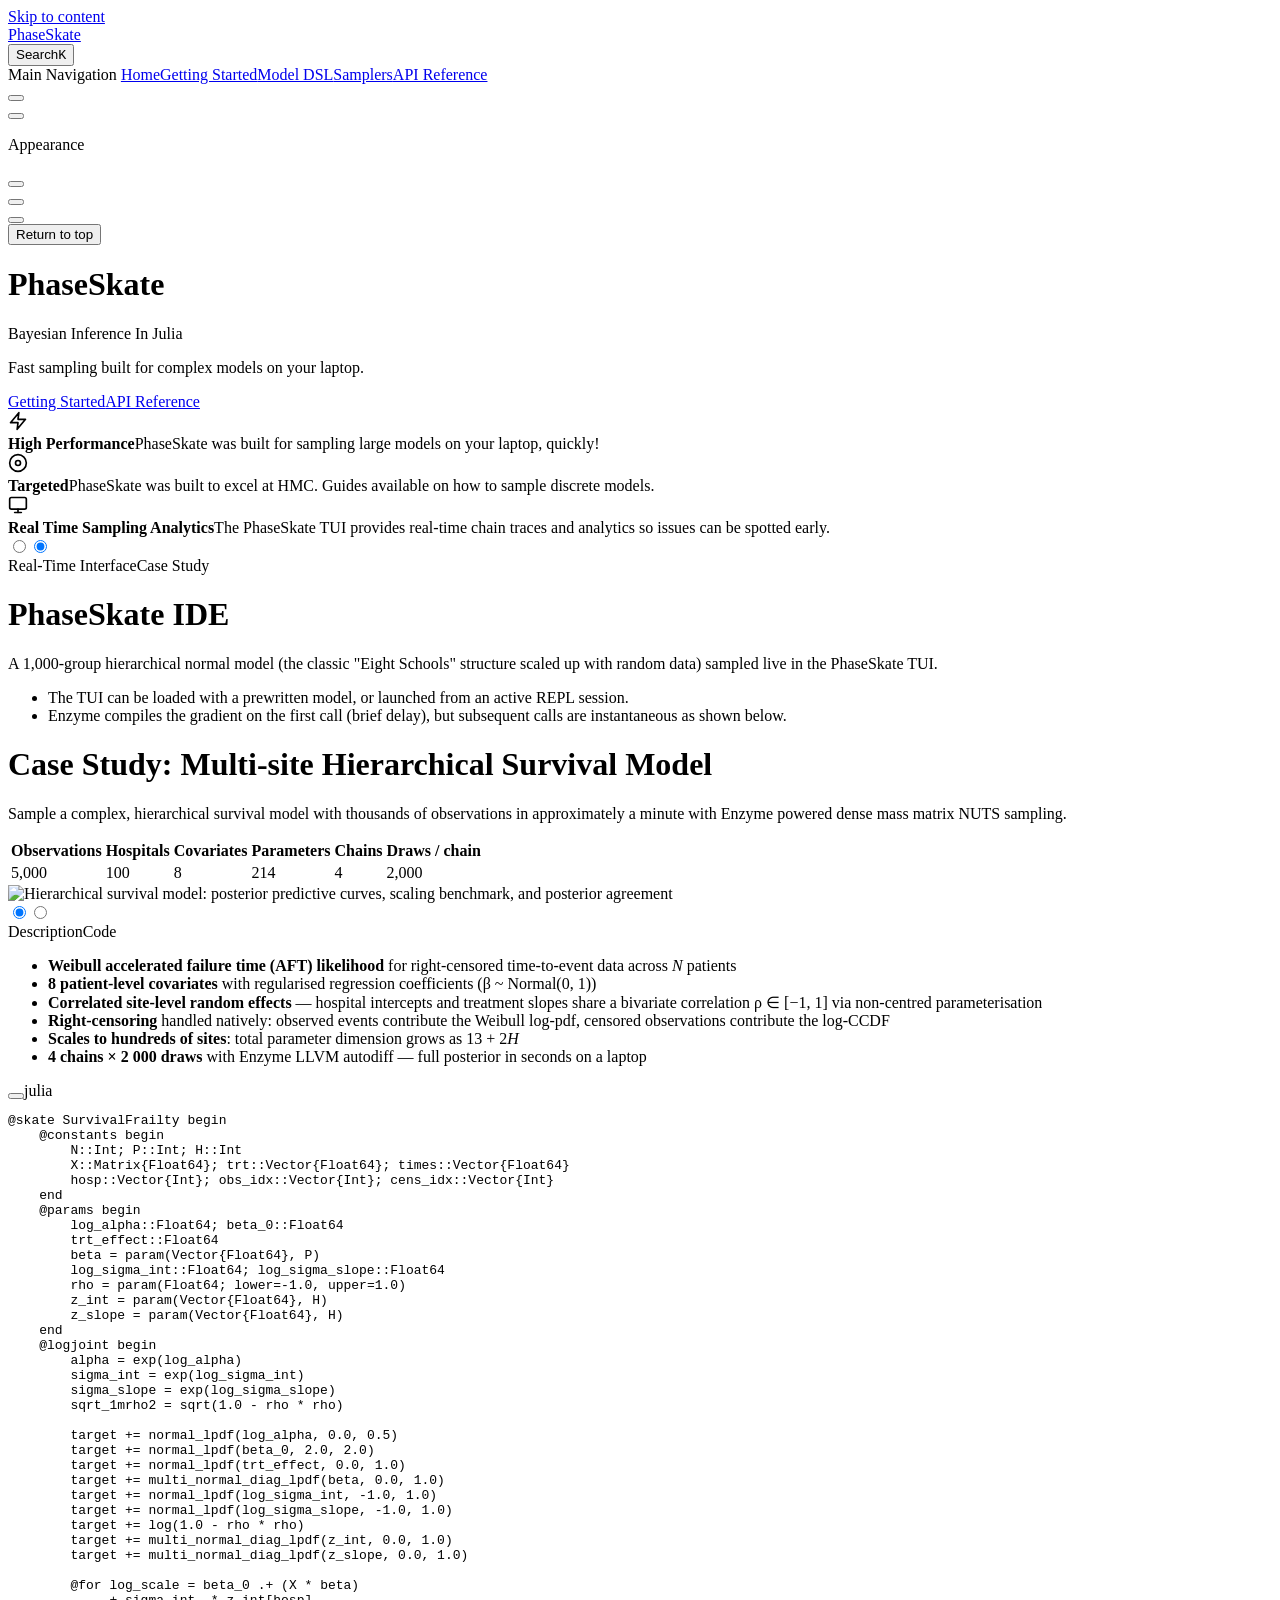
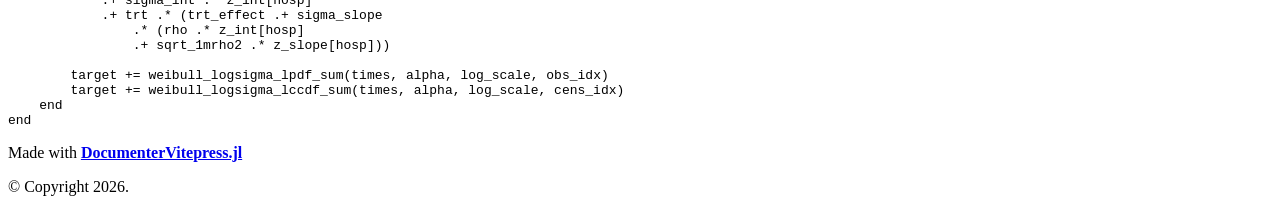
==== dev/index.html @ 9aded161 "build based on d02004a" ====
<!DOCTYPE html>
<html lang="en-US" dir="ltr">
  <head>
    <meta charset="utf-8">
    <meta name="viewport" content="width=device-width,initial-scale=1">
    <title>PhaseSkate</title>
    <meta name="description" content="Documentation for PhaseSkate">
    <meta name="generator" content="VitePress v1.6.4">
    <link rel="preload stylesheet" href="/PhaseSkate/dev/assets/style.DxePXMWt.css" as="style">
    <link rel="preload stylesheet" href="/PhaseSkate/dev/vp-icons.css" as="style">
    
    <script type="module" src="/PhaseSkate/dev/assets/app.B2BU8Sq7.js"></script>
    <link rel="preload" href="/PhaseSkate/dev/assets/inter-roman-latin.Di8DUHzh.woff2" as="font" type="font/woff2" crossorigin="">
    <link rel="modulepreload" href="/PhaseSkate/dev/assets/chunks/theme.BdwSzsl0.js">
    <link rel="modulepreload" href="/PhaseSkate/dev/assets/chunks/framework.Ca15VjO5.js">
    <link rel="modulepreload" href="/PhaseSkate/dev/assets/index.md.DHmjmXzC.lean.js">
    <script src="/PhaseSkate/versions.js"></script>
    <script src="/PhaseSkate/dev/siteinfo.js"></script>
    <script id="check-dark-mode">(()=>{const e=localStorage.getItem("vitepress-theme-appearance")||"auto",a=window.matchMedia("(prefers-color-scheme: dark)").matches;(!e||e==="auto"?a:e==="dark")&&document.documentElement.classList.add("dark")})();</script>
    <script id="check-mac-os">document.documentElement.classList.toggle("mac",/Mac|iPhone|iPod|iPad/i.test(navigator.platform));</script>
  </head>
  <body>
    <div id="app"><div class="Layout" data-v-a9a9e638><!--[--><!--]--><!--[--><span tabindex="-1" data-v-492508fc></span><a href="#VPContent" class="VPSkipLink visually-hidden" data-v-492508fc>Skip to content</a><!--]--><!----><header class="VPNav" data-v-a9a9e638 data-v-f1e365da><div class="VPNavBar" data-v-f1e365da data-v-822684d1><div class="wrapper" data-v-822684d1><div class="container" data-v-822684d1><div class="title" data-v-822684d1><div class="VPNavBarTitle" data-v-822684d1 data-v-0f4f798b><a class="title" href="/PhaseSkate/dev/" data-v-0f4f798b><!--[--><!--]--><!----><span data-v-0f4f798b>PhaseSkate</span><!--[--><!--]--></a></div></div><div class="content" data-v-822684d1><div class="content-body" data-v-822684d1><!--[--><!--]--><div class="VPNavBarSearch search" data-v-822684d1><!--[--><!----><div id="local-search"><button type="button" class="DocSearch DocSearch-Button" aria-label="Search"><span class="DocSearch-Button-Container"><span class="vp-icon DocSearch-Search-Icon"></span><span class="DocSearch-Button-Placeholder">Search</span></span><span class="DocSearch-Button-Keys"><kbd class="DocSearch-Button-Key"></kbd><kbd class="DocSearch-Button-Key">K</kbd></span></button></div><!--]--></div><nav aria-labelledby="main-nav-aria-label" class="VPNavBarMenu menu" data-v-822684d1 data-v-e6d46098><span id="main-nav-aria-label" class="visually-hidden" data-v-e6d46098> Main Navigation </span><!--[--><!--[--><a class="VPLink link VPNavBarMenuLink" href="/PhaseSkate/dev/index" tabindex="0" data-v-e6d46098 data-v-956ec74c><!--[--><span data-v-956ec74c>Home</span><!--]--></a><!--]--><!--[--><a class="VPLink link VPNavBarMenuLink" href="/PhaseSkate/dev/getting_started" tabindex="0" data-v-e6d46098 data-v-956ec74c><!--[--><span data-v-956ec74c>Getting Started</span><!--]--></a><!--]--><!--[--><a class="VPLink link VPNavBarMenuLink" href="/PhaseSkate/dev/dsl" tabindex="0" data-v-e6d46098 data-v-956ec74c><!--[--><span data-v-956ec74c>Model DSL</span><!--]--></a><!--]--><!--[--><a class="VPLink link VPNavBarMenuLink" href="/PhaseSkate/dev/samplers" tabindex="0" data-v-e6d46098 data-v-956ec74c><!--[--><span data-v-956ec74c>Samplers</span><!--]--></a><!--]--><!--[--><a class="VPLink link VPNavBarMenuLink" href="/PhaseSkate/dev/api" tabindex="0" data-v-e6d46098 data-v-956ec74c><!--[--><span data-v-956ec74c>API Reference</span><!--]--></a><!--]--><!--[--><!----><!--]--><!--]--></nav><!----><div class="VPNavBarAppearance appearance" data-v-822684d1 data-v-af096f4a><button class="VPSwitch VPSwitchAppearance" type="button" role="switch" title aria-checked="false" data-v-af096f4a data-v-e40a8bb6 data-v-4a1c76db><span class="check" data-v-4a1c76db><span class="icon" data-v-4a1c76db><!--[--><span class="vpi-sun sun" data-v-e40a8bb6></span><span class="vpi-moon moon" data-v-e40a8bb6></span><!--]--></span></span></button></div><div class="VPSocialLinks VPNavBarSocialLinks social-links" data-v-822684d1 data-v-164c457f data-v-ee7a9424><!--[--><a class="VPSocialLink no-icon" href="https://github.com/dan-sprague/PhaseSkate" aria-label="github" target="_blank" rel="noopener" data-v-ee7a9424 data-v-d26d30cb><span class="vpi-social-github"></span></a><!--]--></div><div class="VPFlyout VPNavBarExtra extra" data-v-822684d1 data-v-925effce data-v-04f5c5e9><button type="button" class="button" aria-haspopup="true" aria-expanded="false" aria-label="extra navigation" data-v-04f5c5e9><span class="vpi-more-horizontal icon" data-v-04f5c5e9></span></button><div class="menu" data-v-04f5c5e9><div class="VPMenu" data-v-04f5c5e9 data-v-7dd3104a><!----><!--[--><!--[--><!----><div class="group" data-v-925effce><div class="item appearance" data-v-925effce><p class="label" data-v-925effce>Appearance</p><div class="appearance-action" data-v-925effce><button class="VPSwitch VPSwitchAppearance" type="button" role="switch" title aria-checked="false" data-v-925effce data-v-e40a8bb6 data-v-4a1c76db><span class="check" data-v-4a1c76db><span class="icon" data-v-4a1c76db><!--[--><span class="vpi-sun sun" data-v-e40a8bb6></span><span class="vpi-moon moon" data-v-e40a8bb6></span><!--]--></span></span></button></div></div></div><div class="group" data-v-925effce><div class="item social-links" data-v-925effce><div class="VPSocialLinks social-links-list" data-v-925effce data-v-ee7a9424><!--[--><a class="VPSocialLink no-icon" href="https://github.com/dan-sprague/PhaseSkate" aria-label="github" target="_blank" rel="noopener" data-v-ee7a9424 data-v-d26d30cb><span class="vpi-social-github"></span></a><!--]--></div></div></div><!--]--><!--]--></div></div></div><!--[--><!--[--><!--[--><div class="VPFlyout VPNolebaseEnhancedReadabilitiesMenu VPNolebaseEnhancedReadabilitiesMenuFlyout" aria-label="Enhanced Readability" role="menuitem" data-v-04f5c5e9><button type="button" class="button" aria-haspopup="true" aria-expanded="false" data-v-04f5c5e9><span class="text" data-v-04f5c5e9><span class="i-icon-park-outline:book-open option-icon" data-v-04f5c5e9></span><!----><span class="vpi-chevron-down text-icon" data-v-04f5c5e9></span></span></button><div class="menu" data-v-04f5c5e9><div class="VPMenu" data-v-04f5c5e9 data-v-7dd3104a><!----><!--[--><!--]--></div></div></div><!--]--><!--]--><!--]--><button type="button" class="VPNavBarHamburger hamburger" aria-label="mobile navigation" aria-expanded="false" aria-controls="VPNavScreen" data-v-822684d1 data-v-5dea55bf><span class="container" data-v-5dea55bf><span class="top" data-v-5dea55bf></span><span class="middle" data-v-5dea55bf></span><span class="bottom" data-v-5dea55bf></span></span></button></div></div></div></div><div class="divider" data-v-822684d1><div class="divider-line" data-v-822684d1></div></div></div><!----></header><div class="VPLocalNav empty fixed" data-v-a9a9e638 data-v-070ab83d><div class="container" data-v-070ab83d><!----><div class="VPLocalNavOutlineDropdown" style="--vp-vh:0px;" data-v-070ab83d data-v-168ddf5d><button data-v-168ddf5d>Return to top</button><!----></div></div></div><!----><div class="VPContent" id="VPContent" data-v-a9a9e638 data-v-91765379><div class="VPPage" data-v-91765379><!--[--><!--]--><div style="position:relative;"><div><div class="ps-home"><div class="ps-hero"><h1 class="ps-hero-name">PhaseSkate</h1><p class="ps-hero-text">Bayesian Inference In Julia</p><p class="ps-hero-tagline">Fast sampling built for complex models on your laptop.</p><div class="ps-hero-actions"><a class="ps-btn ps-btn-brand" href="/getting_started">Getting Started</a><a class="ps-btn ps-btn-alt" href="/api">API Reference</a></div><div class="ps-features"><div class="ps-feature"><div class="ps-feature-icon"><svg xmlns="http://www.w3.org/2000/svg" width="20" height="20" viewBox="0 0 24 24" fill="none" stroke="currentColor" stroke-width="2" stroke-linecap="round" stroke-linejoin="round"><polygon points="13 2 3 14 12 14 11 22 21 10 12 10 13 2"></polygon></svg></div><div class="ps-feature-body"><strong>High Performance</strong><span>PhaseSkate was built for sampling large models on your laptop, quickly!</span></div></div><div class="ps-feature"><div class="ps-feature-icon"><svg xmlns="http://www.w3.org/2000/svg" width="20" height="20" viewBox="0 0 24 24" fill="none" stroke="currentColor" stroke-width="2" stroke-linecap="round" stroke-linejoin="round"><circle cx="12" cy="12" r="10"></circle><circle cx="12" cy="12" r="3"></circle></svg></div><div class="ps-feature-body"><strong>Targeted</strong><span>PhaseSkate was built to excel at HMC. Guides available on how to sample discrete models.</span></div></div><div class="ps-feature"><div class="ps-feature-icon"><svg xmlns="http://www.w3.org/2000/svg" width="20" height="20" viewBox="0 0 24 24" fill="none" stroke="currentColor" stroke-width="2" stroke-linecap="round" stroke-linejoin="round"><rect x="2" y="3" width="20" height="14" rx="2" ry="2"></rect><line x1="8" y1="21" x2="16" y2="21"></line><line x1="12" y1="17" x2="12" y2="21"></line></svg></div><div class="ps-feature-body"><strong>Real Time Sampling Analytics</strong><span>The PhaseSkate TUI provides real-time chain traces and analytics so issues can be spotted early.</span></div></div></div></div><div class="ps-showcase vp-doc showcase-toggle"><input type="radio" name="showcase" id="showcase-casestudy"><input type="radio" name="showcase" id="showcase-ide" checked><div class="showcase-bar"><label for="showcase-ide">Real-Time Interface</label><label for="showcase-casestudy">Case Study</label></div><div class="showcase-panels"><div class="showcase-panel showcase-panel-ide"><h1 class="case-study-title">PhaseSkate IDE</h1><p class="case-study-subtitle">A 1,000-group hierarchical normal model (the classic &quot;Eight Schools&quot; structure scaled up with random data) sampled live in the PhaseSkate TUI.</p><ul class="ide-notes"><li>The TUI can be loaded with a prewritten model, or launched from an active REPL session.</li><li>Enzyme compiles the gradient on the first call (brief delay), but subsequent calls are instantaneous as shown below.</li></ul><div class="ide-demo-card"><div id="ide-player"></div></div></div><div class="showcase-panel showcase-panel-casestudy"><h1 class="case-study-title">Case Study: Multi-site Hierarchical Survival Model</h1><p class="case-study-subtitle">Sample a complex, hierarchical survival model with thousands of observations in approximately a minute with Enzyme powered dense mass matrix NUTS sampling.</p><table class="model-summary"><thead><tr><th>Observations</th><th>Hospitals</th><th>Covariates</th><th>Parameters</th><th>Chains</th><th>Draws / chain</th></tr></thead><tbody><tr><td>5,000</td><td>100</td><td>8</td><td>214</td><td>4</td><td>2,000</td></tr></tbody></table><div class="case-study-grid"><div class="plot-card"><img src="/PhaseSkate/dev/assets/survival_example.B2p-5AEn.svg" alt="Hierarchical survival model: posterior predictive curves, scaling benchmark, and posterior agreement"></div><div class="model-toggle"><input type="radio" name="model-view" id="toggle-desc" checked><input type="radio" name="model-view" id="toggle-code"><div class="toggle-bar"><label for="toggle-desc">Description</label><label for="toggle-code">Code</label></div><div class="panels-wrapper"><div class="panel-desc"><ul><li><b>Weibull accelerated failure time (AFT) likelihood</b> for right-censored time-to-event data across <i>N</i> patients</li><li><b>8 patient-level covariates</b> with regularised regression coefficients (β ~ Normal(0, 1))</li><li><b>Correlated site-level random effects</b> — hospital intercepts and treatment slopes share a bivariate correlation ρ ∈ [−1, 1] via non-centred parameterisation</li><li><b>Right-censoring</b> handled natively: observed events contribute the Weibull log-pdf, censored observations contribute the log-CCDF</li><li><b>Scales to hundreds of sites</b>: total parameter dimension grows as 13 + 2<i>H</i></li><li><b>4 chains × 2 000 draws</b> with Enzyme LLVM autodiff — full posterior in seconds on a laptop</li></ul></div><div class="panel-code"><div class="language-julia vp-adaptive-theme"><button title="Copy Code" class="copy"></button><span class="lang">julia</span><pre class="shiki shiki-themes github-light github-dark vp-code" tabindex="0"><code><span class="line"><span style="--shiki-light:#005CC5;--shiki-dark:#79B8FF;">@skate</span><span style="--shiki-light:#24292E;--shiki-dark:#E1E4E8;"> SurvivalFrailty </span><span style="--shiki-light:#D73A49;--shiki-dark:#F97583;">begin</span></span>
<span class="line"><span style="--shiki-light:#005CC5;--shiki-dark:#79B8FF;">    @constants</span><span style="--shiki-light:#D73A49;--shiki-dark:#F97583;"> begin</span></span>
<span class="line"><span style="--shiki-light:#24292E;--shiki-dark:#E1E4E8;">        N</span><span style="--shiki-light:#D73A49;--shiki-dark:#F97583;">::</span><span style="--shiki-light:#005CC5;--shiki-dark:#79B8FF;">Int</span><span style="--shiki-light:#24292E;--shiki-dark:#E1E4E8;">; P</span><span style="--shiki-light:#D73A49;--shiki-dark:#F97583;">::</span><span style="--shiki-light:#005CC5;--shiki-dark:#79B8FF;">Int</span><span style="--shiki-light:#24292E;--shiki-dark:#E1E4E8;">; H</span><span style="--shiki-light:#D73A49;--shiki-dark:#F97583;">::</span><span style="--shiki-light:#005CC5;--shiki-dark:#79B8FF;">Int</span></span>
<span class="line"><span style="--shiki-light:#24292E;--shiki-dark:#E1E4E8;">        X</span><span style="--shiki-light:#D73A49;--shiki-dark:#F97583;">::</span><span style="--shiki-light:#005CC5;--shiki-dark:#79B8FF;">Matrix{Float64}</span><span style="--shiki-light:#24292E;--shiki-dark:#E1E4E8;">; trt</span><span style="--shiki-light:#D73A49;--shiki-dark:#F97583;">::</span><span style="--shiki-light:#005CC5;--shiki-dark:#79B8FF;">Vector{Float64}</span><span style="--shiki-light:#24292E;--shiki-dark:#E1E4E8;">; times</span><span style="--shiki-light:#D73A49;--shiki-dark:#F97583;">::</span><span style="--shiki-light:#005CC5;--shiki-dark:#79B8FF;">Vector{Float64}</span></span>
<span class="line"><span style="--shiki-light:#24292E;--shiki-dark:#E1E4E8;">        hosp</span><span style="--shiki-light:#D73A49;--shiki-dark:#F97583;">::</span><span style="--shiki-light:#005CC5;--shiki-dark:#79B8FF;">Vector{Int}</span><span style="--shiki-light:#24292E;--shiki-dark:#E1E4E8;">; obs_idx</span><span style="--shiki-light:#D73A49;--shiki-dark:#F97583;">::</span><span style="--shiki-light:#005CC5;--shiki-dark:#79B8FF;">Vector{Int}</span><span style="--shiki-light:#24292E;--shiki-dark:#E1E4E8;">; cens_idx</span><span style="--shiki-light:#D73A49;--shiki-dark:#F97583;">::</span><span style="--shiki-light:#005CC5;--shiki-dark:#79B8FF;">Vector{Int}</span></span>
<span class="line"><span style="--shiki-light:#D73A49;--shiki-dark:#F97583;">    end</span></span>
<span class="line"><span style="--shiki-light:#005CC5;--shiki-dark:#79B8FF;">    @params</span><span style="--shiki-light:#D73A49;--shiki-dark:#F97583;"> begin</span></span>
<span class="line"><span style="--shiki-light:#24292E;--shiki-dark:#E1E4E8;">        log_alpha</span><span style="--shiki-light:#D73A49;--shiki-dark:#F97583;">::</span><span style="--shiki-light:#005CC5;--shiki-dark:#79B8FF;">Float64</span><span style="--shiki-light:#24292E;--shiki-dark:#E1E4E8;">; beta_0</span><span style="--shiki-light:#D73A49;--shiki-dark:#F97583;">::</span><span style="--shiki-light:#005CC5;--shiki-dark:#79B8FF;">Float64</span></span>
<span class="line"><span style="--shiki-light:#24292E;--shiki-dark:#E1E4E8;">        trt_effect</span><span style="--shiki-light:#D73A49;--shiki-dark:#F97583;">::</span><span style="--shiki-light:#005CC5;--shiki-dark:#79B8FF;">Float64</span></span>
<span class="line"><span style="--shiki-light:#24292E;--shiki-dark:#E1E4E8;">        beta </span><span style="--shiki-light:#D73A49;--shiki-dark:#F97583;">=</span><span style="--shiki-light:#005CC5;--shiki-dark:#79B8FF;"> param</span><span style="--shiki-light:#24292E;--shiki-dark:#E1E4E8;">(Vector{Float64}, P)</span></span>
<span class="line"><span style="--shiki-light:#24292E;--shiki-dark:#E1E4E8;">        log_sigma_int</span><span style="--shiki-light:#D73A49;--shiki-dark:#F97583;">::</span><span style="--shiki-light:#005CC5;--shiki-dark:#79B8FF;">Float64</span><span style="--shiki-light:#24292E;--shiki-dark:#E1E4E8;">; log_sigma_slope</span><span style="--shiki-light:#D73A49;--shiki-dark:#F97583;">::</span><span style="--shiki-light:#005CC5;--shiki-dark:#79B8FF;">Float64</span></span>
<span class="line"><span style="--shiki-light:#24292E;--shiki-dark:#E1E4E8;">        rho </span><span style="--shiki-light:#D73A49;--shiki-dark:#F97583;">=</span><span style="--shiki-light:#005CC5;--shiki-dark:#79B8FF;"> param</span><span style="--shiki-light:#24292E;--shiki-dark:#E1E4E8;">(Float64; lower</span><span style="--shiki-light:#D73A49;--shiki-dark:#F97583;">=-</span><span style="--shiki-light:#005CC5;--shiki-dark:#79B8FF;">1.0</span><span style="--shiki-light:#24292E;--shiki-dark:#E1E4E8;">, upper</span><span style="--shiki-light:#D73A49;--shiki-dark:#F97583;">=</span><span style="--shiki-light:#005CC5;--shiki-dark:#79B8FF;">1.0</span><span style="--shiki-light:#24292E;--shiki-dark:#E1E4E8;">)</span></span>
<span class="line"><span style="--shiki-light:#24292E;--shiki-dark:#E1E4E8;">        z_int </span><span style="--shiki-light:#D73A49;--shiki-dark:#F97583;">=</span><span style="--shiki-light:#005CC5;--shiki-dark:#79B8FF;"> param</span><span style="--shiki-light:#24292E;--shiki-dark:#E1E4E8;">(Vector{Float64}, H)</span></span>
<span class="line"><span style="--shiki-light:#24292E;--shiki-dark:#E1E4E8;">        z_slope </span><span style="--shiki-light:#D73A49;--shiki-dark:#F97583;">=</span><span style="--shiki-light:#005CC5;--shiki-dark:#79B8FF;"> param</span><span style="--shiki-light:#24292E;--shiki-dark:#E1E4E8;">(Vector{Float64}, H)</span></span>
<span class="line"><span style="--shiki-light:#D73A49;--shiki-dark:#F97583;">    end</span></span>
<span class="line"><span style="--shiki-light:#005CC5;--shiki-dark:#79B8FF;">    @logjoint</span><span style="--shiki-light:#D73A49;--shiki-dark:#F97583;"> begin</span></span>
<span class="line"><span style="--shiki-light:#24292E;--shiki-dark:#E1E4E8;">        alpha </span><span style="--shiki-light:#D73A49;--shiki-dark:#F97583;">=</span><span style="--shiki-light:#005CC5;--shiki-dark:#79B8FF;"> exp</span><span style="--shiki-light:#24292E;--shiki-dark:#E1E4E8;">(log_alpha)</span></span>
<span class="line"><span style="--shiki-light:#24292E;--shiki-dark:#E1E4E8;">        sigma_int </span><span style="--shiki-light:#D73A49;--shiki-dark:#F97583;">=</span><span style="--shiki-light:#005CC5;--shiki-dark:#79B8FF;"> exp</span><span style="--shiki-light:#24292E;--shiki-dark:#E1E4E8;">(log_sigma_int)</span></span>
<span class="line"><span style="--shiki-light:#24292E;--shiki-dark:#E1E4E8;">        sigma_slope </span><span style="--shiki-light:#D73A49;--shiki-dark:#F97583;">=</span><span style="--shiki-light:#005CC5;--shiki-dark:#79B8FF;"> exp</span><span style="--shiki-light:#24292E;--shiki-dark:#E1E4E8;">(log_sigma_slope)</span></span>
<span class="line"><span style="--shiki-light:#24292E;--shiki-dark:#E1E4E8;">        sqrt_1mrho2 </span><span style="--shiki-light:#D73A49;--shiki-dark:#F97583;">=</span><span style="--shiki-light:#005CC5;--shiki-dark:#79B8FF;"> sqrt</span><span style="--shiki-light:#24292E;--shiki-dark:#E1E4E8;">(</span><span style="--shiki-light:#005CC5;--shiki-dark:#79B8FF;">1.0</span><span style="--shiki-light:#D73A49;--shiki-dark:#F97583;"> -</span><span style="--shiki-light:#24292E;--shiki-dark:#E1E4E8;"> rho </span><span style="--shiki-light:#D73A49;--shiki-dark:#F97583;">*</span><span style="--shiki-light:#24292E;--shiki-dark:#E1E4E8;"> rho)</span></span>
<span class="line"></span>
<span class="line"><span style="--shiki-light:#24292E;--shiki-dark:#E1E4E8;">        target </span><span style="--shiki-light:#D73A49;--shiki-dark:#F97583;">+=</span><span style="--shiki-light:#005CC5;--shiki-dark:#79B8FF;"> normal_lpdf</span><span style="--shiki-light:#24292E;--shiki-dark:#E1E4E8;">(log_alpha, </span><span style="--shiki-light:#005CC5;--shiki-dark:#79B8FF;">0.0</span><span style="--shiki-light:#24292E;--shiki-dark:#E1E4E8;">, </span><span style="--shiki-light:#005CC5;--shiki-dark:#79B8FF;">0.5</span><span style="--shiki-light:#24292E;--shiki-dark:#E1E4E8;">)</span></span>
<span class="line"><span style="--shiki-light:#24292E;--shiki-dark:#E1E4E8;">        target </span><span style="--shiki-light:#D73A49;--shiki-dark:#F97583;">+=</span><span style="--shiki-light:#005CC5;--shiki-dark:#79B8FF;"> normal_lpdf</span><span style="--shiki-light:#24292E;--shiki-dark:#E1E4E8;">(beta_0, </span><span style="--shiki-light:#005CC5;--shiki-dark:#79B8FF;">2.0</span><span style="--shiki-light:#24292E;--shiki-dark:#E1E4E8;">, </span><span style="--shiki-light:#005CC5;--shiki-dark:#79B8FF;">2.0</span><span style="--shiki-light:#24292E;--shiki-dark:#E1E4E8;">)</span></span>
<span class="line"><span style="--shiki-light:#24292E;--shiki-dark:#E1E4E8;">        target </span><span style="--shiki-light:#D73A49;--shiki-dark:#F97583;">+=</span><span style="--shiki-light:#005CC5;--shiki-dark:#79B8FF;"> normal_lpdf</span><span style="--shiki-light:#24292E;--shiki-dark:#E1E4E8;">(trt_effect, </span><span style="--shiki-light:#005CC5;--shiki-dark:#79B8FF;">0.0</span><span style="--shiki-light:#24292E;--shiki-dark:#E1E4E8;">, </span><span style="--shiki-light:#005CC5;--shiki-dark:#79B8FF;">1.0</span><span style="--shiki-light:#24292E;--shiki-dark:#E1E4E8;">)</span></span>
<span class="line"><span style="--shiki-light:#24292E;--shiki-dark:#E1E4E8;">        target </span><span style="--shiki-light:#D73A49;--shiki-dark:#F97583;">+=</span><span style="--shiki-light:#005CC5;--shiki-dark:#79B8FF;"> multi_normal_diag_lpdf</span><span style="--shiki-light:#24292E;--shiki-dark:#E1E4E8;">(beta, </span><span style="--shiki-light:#005CC5;--shiki-dark:#79B8FF;">0.0</span><span style="--shiki-light:#24292E;--shiki-dark:#E1E4E8;">, </span><span style="--shiki-light:#005CC5;--shiki-dark:#79B8FF;">1.0</span><span style="--shiki-light:#24292E;--shiki-dark:#E1E4E8;">)</span></span>
<span class="line"><span style="--shiki-light:#24292E;--shiki-dark:#E1E4E8;">        target </span><span style="--shiki-light:#D73A49;--shiki-dark:#F97583;">+=</span><span style="--shiki-light:#005CC5;--shiki-dark:#79B8FF;"> normal_lpdf</span><span style="--shiki-light:#24292E;--shiki-dark:#E1E4E8;">(log_sigma_int, </span><span style="--shiki-light:#D73A49;--shiki-dark:#F97583;">-</span><span style="--shiki-light:#005CC5;--shiki-dark:#79B8FF;">1.0</span><span style="--shiki-light:#24292E;--shiki-dark:#E1E4E8;">, </span><span style="--shiki-light:#005CC5;--shiki-dark:#79B8FF;">1.0</span><span style="--shiki-light:#24292E;--shiki-dark:#E1E4E8;">)</span></span>
<span class="line"><span style="--shiki-light:#24292E;--shiki-dark:#E1E4E8;">        target </span><span style="--shiki-light:#D73A49;--shiki-dark:#F97583;">+=</span><span style="--shiki-light:#005CC5;--shiki-dark:#79B8FF;"> normal_lpdf</span><span style="--shiki-light:#24292E;--shiki-dark:#E1E4E8;">(log_sigma_slope, </span><span style="--shiki-light:#D73A49;--shiki-dark:#F97583;">-</span><span style="--shiki-light:#005CC5;--shiki-dark:#79B8FF;">1.0</span><span style="--shiki-light:#24292E;--shiki-dark:#E1E4E8;">, </span><span style="--shiki-light:#005CC5;--shiki-dark:#79B8FF;">1.0</span><span style="--shiki-light:#24292E;--shiki-dark:#E1E4E8;">)</span></span>
<span class="line"><span style="--shiki-light:#24292E;--shiki-dark:#E1E4E8;">        target </span><span style="--shiki-light:#D73A49;--shiki-dark:#F97583;">+=</span><span style="--shiki-light:#005CC5;--shiki-dark:#79B8FF;"> log</span><span style="--shiki-light:#24292E;--shiki-dark:#E1E4E8;">(</span><span style="--shiki-light:#005CC5;--shiki-dark:#79B8FF;">1.0</span><span style="--shiki-light:#D73A49;--shiki-dark:#F97583;"> -</span><span style="--shiki-light:#24292E;--shiki-dark:#E1E4E8;"> rho </span><span style="--shiki-light:#D73A49;--shiki-dark:#F97583;">*</span><span style="--shiki-light:#24292E;--shiki-dark:#E1E4E8;"> rho)</span></span>
<span class="line"><span style="--shiki-light:#24292E;--shiki-dark:#E1E4E8;">        target </span><span style="--shiki-light:#D73A49;--shiki-dark:#F97583;">+=</span><span style="--shiki-light:#005CC5;--shiki-dark:#79B8FF;"> multi_normal_diag_lpdf</span><span style="--shiki-light:#24292E;--shiki-dark:#E1E4E8;">(z_int, </span><span style="--shiki-light:#005CC5;--shiki-dark:#79B8FF;">0.0</span><span style="--shiki-light:#24292E;--shiki-dark:#E1E4E8;">, </span><span style="--shiki-light:#005CC5;--shiki-dark:#79B8FF;">1.0</span><span style="--shiki-light:#24292E;--shiki-dark:#E1E4E8;">)</span></span>
<span class="line"><span style="--shiki-light:#24292E;--shiki-dark:#E1E4E8;">        target </span><span style="--shiki-light:#D73A49;--shiki-dark:#F97583;">+=</span><span style="--shiki-light:#005CC5;--shiki-dark:#79B8FF;"> multi_normal_diag_lpdf</span><span style="--shiki-light:#24292E;--shiki-dark:#E1E4E8;">(z_slope, </span><span style="--shiki-light:#005CC5;--shiki-dark:#79B8FF;">0.0</span><span style="--shiki-light:#24292E;--shiki-dark:#E1E4E8;">, </span><span style="--shiki-light:#005CC5;--shiki-dark:#79B8FF;">1.0</span><span style="--shiki-light:#24292E;--shiki-dark:#E1E4E8;">)</span></span>
<span class="line"></span>
<span class="line"><span style="--shiki-light:#005CC5;--shiki-dark:#79B8FF;">        @for</span><span style="--shiki-light:#24292E;--shiki-dark:#E1E4E8;"> log_scale </span><span style="--shiki-light:#D73A49;--shiki-dark:#F97583;">=</span><span style="--shiki-light:#24292E;--shiki-dark:#E1E4E8;"> beta_0 </span><span style="--shiki-light:#D73A49;--shiki-dark:#F97583;">.+</span><span style="--shiki-light:#24292E;--shiki-dark:#E1E4E8;"> (X </span><span style="--shiki-light:#D73A49;--shiki-dark:#F97583;">*</span><span style="--shiki-light:#24292E;--shiki-dark:#E1E4E8;"> beta)</span></span>
<span class="line"><span style="--shiki-light:#D73A49;--shiki-dark:#F97583;">            .+</span><span style="--shiki-light:#24292E;--shiki-dark:#E1E4E8;"> sigma_int </span><span style="--shiki-light:#D73A49;--shiki-dark:#F97583;">.*</span><span style="--shiki-light:#24292E;--shiki-dark:#E1E4E8;"> z_int[hosp]</span></span>
<span class="line"><span style="--shiki-light:#D73A49;--shiki-dark:#F97583;">            .+</span><span style="--shiki-light:#24292E;--shiki-dark:#E1E4E8;"> trt </span><span style="--shiki-light:#D73A49;--shiki-dark:#F97583;">.*</span><span style="--shiki-light:#24292E;--shiki-dark:#E1E4E8;"> (trt_effect </span><span style="--shiki-light:#D73A49;--shiki-dark:#F97583;">.+</span><span style="--shiki-light:#24292E;--shiki-dark:#E1E4E8;"> sigma_slope</span></span>
<span class="line"><span style="--shiki-light:#D73A49;--shiki-dark:#F97583;">                .*</span><span style="--shiki-light:#24292E;--shiki-dark:#E1E4E8;"> (rho </span><span style="--shiki-light:#D73A49;--shiki-dark:#F97583;">.*</span><span style="--shiki-light:#24292E;--shiki-dark:#E1E4E8;"> z_int[hosp]</span></span>
<span class="line"><span style="--shiki-light:#D73A49;--shiki-dark:#F97583;">                .+</span><span style="--shiki-light:#24292E;--shiki-dark:#E1E4E8;"> sqrt_1mrho2 </span><span style="--shiki-light:#D73A49;--shiki-dark:#F97583;">.*</span><span style="--shiki-light:#24292E;--shiki-dark:#E1E4E8;"> z_slope[hosp]))</span></span>
<span class="line"></span>
<span class="line"><span style="--shiki-light:#24292E;--shiki-dark:#E1E4E8;">        target </span><span style="--shiki-light:#D73A49;--shiki-dark:#F97583;">+=</span><span style="--shiki-light:#005CC5;--shiki-dark:#79B8FF;"> weibull_logsigma_lpdf_sum</span><span style="--shiki-light:#24292E;--shiki-dark:#E1E4E8;">(times, alpha, log_scale, obs_idx)</span></span>
<span class="line"><span style="--shiki-light:#24292E;--shiki-dark:#E1E4E8;">        target </span><span style="--shiki-light:#D73A49;--shiki-dark:#F97583;">+=</span><span style="--shiki-light:#005CC5;--shiki-dark:#79B8FF;"> weibull_logsigma_lccdf_sum</span><span style="--shiki-light:#24292E;--shiki-dark:#E1E4E8;">(times, alpha, log_scale, cens_idx)</span></span>
<span class="line"><span style="--shiki-light:#D73A49;--shiki-dark:#F97583;">    end</span></span>
<span class="line"><span style="--shiki-light:#D73A49;--shiki-dark:#F97583;">end</span></span></code></pre></div></div></div></div></div></div></div></div></div></div></div><!--[--><!--]--></div></div><footer class="VPFooter" data-v-a9a9e638 data-v-c970a860><div class="container" data-v-c970a860><p class="message" data-v-c970a860>Made with <a href="https://luxdl.github.io/DocumenterVitepress.jl/dev/" target="_blank"><strong>DocumenterVitepress.jl</strong></a><br></p><p class="copyright" data-v-c970a860>© Copyright 2026.</p></div></footer><!--[--><!--]--></div></div>
    <script>window.__VP_HASH_MAP__=JSON.parse("{\"api.md\":\"mklMaALn\",\"dsl.md\":\"D5dK60_K\",\"getting_started.md\":\"CsGeBH8D\",\"index.md\":\"DHmjmXzC\",\"samplers.md\":\"DqttVPYd\"}");window.__VP_SITE_DATA__=JSON.parse("{\"lang\":\"en-US\",\"dir\":\"ltr\",\"title\":\"PhaseSkate\",\"description\":\"Documentation for PhaseSkate\",\"base\":\"/PhaseSkate/dev/\",\"head\":[],\"router\":{\"prefetchLinks\":true},\"appearance\":true,\"themeConfig\":{\"outline\":\"deep\",\"search\":{\"provider\":\"local\",\"options\":{\"detailedView\":true}},\"nav\":[{\"text\":\"Home\",\"link\":\"/index\"},{\"text\":\"Getting Started\",\"link\":\"/getting_started\"},{\"text\":\"Model DSL\",\"link\":\"/dsl\"},{\"text\":\"Samplers\",\"link\":\"/samplers\"},{\"text\":\"API Reference\",\"link\":\"/api\"},{\"component\":\"VersionPicker\"}],\"sidebar\":[{\"text\":\"Home\",\"link\":\"/index\"},{\"text\":\"Getting Started\",\"link\":\"/getting_started\"},{\"text\":\"Model DSL\",\"link\":\"/dsl\"},{\"text\":\"Samplers\",\"link\":\"/samplers\"},{\"text\":\"API Reference\",\"link\":\"/api\"}],\"editLink\":{\"pattern\":\"https://github.com/dan-sprague/PhaseSkate/edit/main/docs/src/:path\"},\"socialLinks\":[{\"icon\":\"github\",\"link\":\"https://github.com/dan-sprague/PhaseSkate\"}],\"footer\":{\"message\":\"Made with <a href=\\\"https://luxdl.github.io/DocumenterVitepress.jl/dev/\\\" target=\\\"_blank\\\"><strong>DocumenterVitepress.jl</strong></a><br>\",\"copyright\":\"© Copyright 2026.\"}},\"locales\":{},\"scrollOffset\":134,\"cleanUrls\":true}");</script>
    
  </body>
</html>
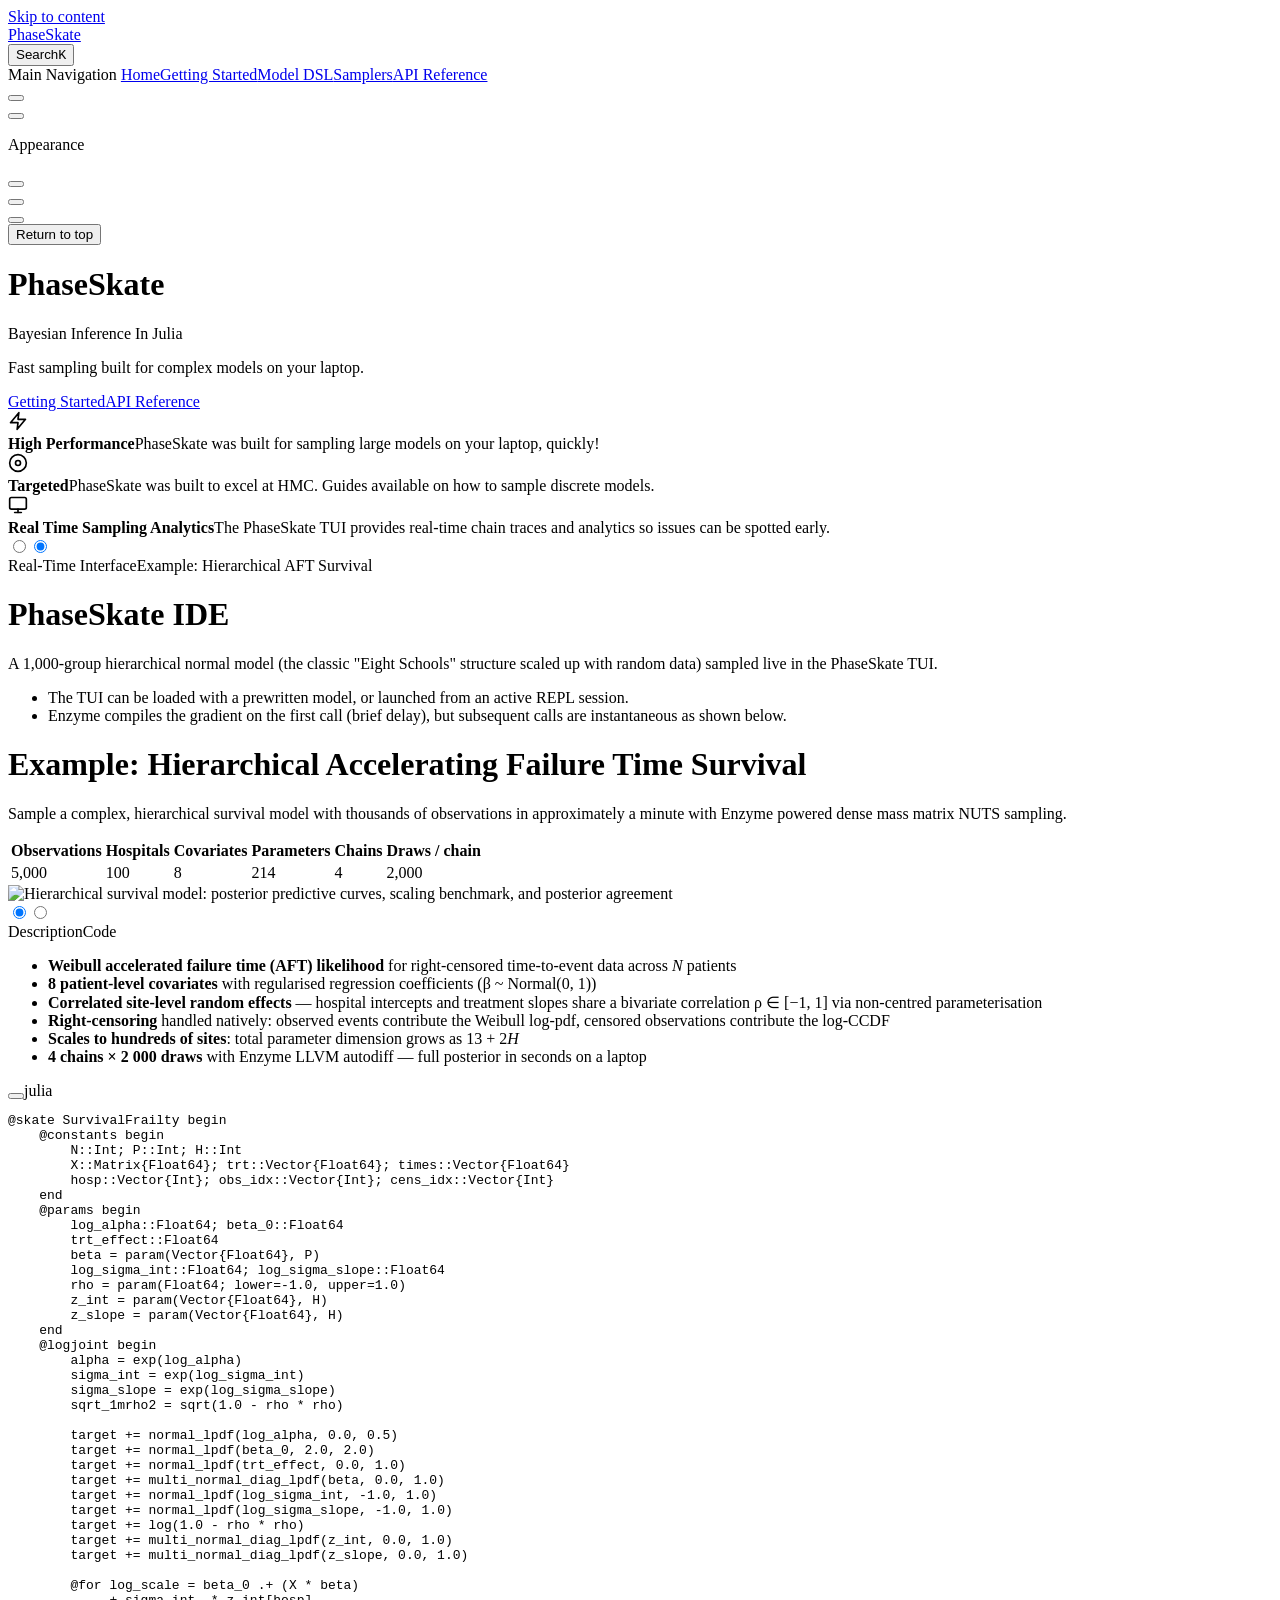
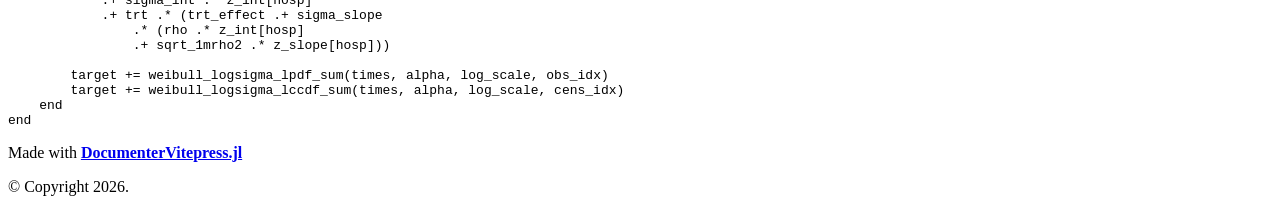
==== commit 067fdb54: "build based on cbd763e" ====
--- a/dev/index.html
+++ b/dev/index.html
@@ -9,18 +9,18 @@
     <link rel="preload stylesheet" href="/PhaseSkate/dev/assets/style.DxePXMWt.css" as="style">
     <link rel="preload stylesheet" href="/PhaseSkate/dev/vp-icons.css" as="style">
     
-    <script type="module" src="/PhaseSkate/dev/assets/app.B2BU8Sq7.js"></script>
+    <script type="module" src="/PhaseSkate/dev/assets/app.ChpBbHmu.js"></script>
     <link rel="preload" href="/PhaseSkate/dev/assets/inter-roman-latin.Di8DUHzh.woff2" as="font" type="font/woff2" crossorigin="">
-    <link rel="modulepreload" href="/PhaseSkate/dev/assets/chunks/theme.BdwSzsl0.js">
+    <link rel="modulepreload" href="/PhaseSkate/dev/assets/chunks/theme.7lK-Y-Ip.js">
     <link rel="modulepreload" href="/PhaseSkate/dev/assets/chunks/framework.Ca15VjO5.js">
-    <link rel="modulepreload" href="/PhaseSkate/dev/assets/index.md.DHmjmXzC.lean.js">
+    <link rel="modulepreload" href="/PhaseSkate/dev/assets/index.md.3aq_P8qQ.lean.js">
     <script src="/PhaseSkate/versions.js"></script>
     <script src="/PhaseSkate/dev/siteinfo.js"></script>
     <script id="check-dark-mode">(()=>{const e=localStorage.getItem("vitepress-theme-appearance")||"auto",a=window.matchMedia("(prefers-color-scheme: dark)").matches;(!e||e==="auto"?a:e==="dark")&&document.documentElement.classList.add("dark")})();</script>
     <script id="check-mac-os">document.documentElement.classList.toggle("mac",/Mac|iPhone|iPod|iPad/i.test(navigator.platform));</script>
   </head>
   <body>
-    <div id="app"><div class="Layout" data-v-a9a9e638><!--[--><!--]--><!--[--><span tabindex="-1" data-v-492508fc></span><a href="#VPContent" class="VPSkipLink visually-hidden" data-v-492508fc>Skip to content</a><!--]--><!----><header class="VPNav" data-v-a9a9e638 data-v-f1e365da><div class="VPNavBar" data-v-f1e365da data-v-822684d1><div class="wrapper" data-v-822684d1><div class="container" data-v-822684d1><div class="title" data-v-822684d1><div class="VPNavBarTitle" data-v-822684d1 data-v-0f4f798b><a class="title" href="/PhaseSkate/dev/" data-v-0f4f798b><!--[--><!--]--><!----><span data-v-0f4f798b>PhaseSkate</span><!--[--><!--]--></a></div></div><div class="content" data-v-822684d1><div class="content-body" data-v-822684d1><!--[--><!--]--><div class="VPNavBarSearch search" data-v-822684d1><!--[--><!----><div id="local-search"><button type="button" class="DocSearch DocSearch-Button" aria-label="Search"><span class="DocSearch-Button-Container"><span class="vp-icon DocSearch-Search-Icon"></span><span class="DocSearch-Button-Placeholder">Search</span></span><span class="DocSearch-Button-Keys"><kbd class="DocSearch-Button-Key"></kbd><kbd class="DocSearch-Button-Key">K</kbd></span></button></div><!--]--></div><nav aria-labelledby="main-nav-aria-label" class="VPNavBarMenu menu" data-v-822684d1 data-v-e6d46098><span id="main-nav-aria-label" class="visually-hidden" data-v-e6d46098> Main Navigation </span><!--[--><!--[--><a class="VPLink link VPNavBarMenuLink" href="/PhaseSkate/dev/index" tabindex="0" data-v-e6d46098 data-v-956ec74c><!--[--><span data-v-956ec74c>Home</span><!--]--></a><!--]--><!--[--><a class="VPLink link VPNavBarMenuLink" href="/PhaseSkate/dev/getting_started" tabindex="0" data-v-e6d46098 data-v-956ec74c><!--[--><span data-v-956ec74c>Getting Started</span><!--]--></a><!--]--><!--[--><a class="VPLink link VPNavBarMenuLink" href="/PhaseSkate/dev/dsl" tabindex="0" data-v-e6d46098 data-v-956ec74c><!--[--><span data-v-956ec74c>Model DSL</span><!--]--></a><!--]--><!--[--><a class="VPLink link VPNavBarMenuLink" href="/PhaseSkate/dev/samplers" tabindex="0" data-v-e6d46098 data-v-956ec74c><!--[--><span data-v-956ec74c>Samplers</span><!--]--></a><!--]--><!--[--><a class="VPLink link VPNavBarMenuLink" href="/PhaseSkate/dev/api" tabindex="0" data-v-e6d46098 data-v-956ec74c><!--[--><span data-v-956ec74c>API Reference</span><!--]--></a><!--]--><!--[--><!----><!--]--><!--]--></nav><!----><div class="VPNavBarAppearance appearance" data-v-822684d1 data-v-af096f4a><button class="VPSwitch VPSwitchAppearance" type="button" role="switch" title aria-checked="false" data-v-af096f4a data-v-e40a8bb6 data-v-4a1c76db><span class="check" data-v-4a1c76db><span class="icon" data-v-4a1c76db><!--[--><span class="vpi-sun sun" data-v-e40a8bb6></span><span class="vpi-moon moon" data-v-e40a8bb6></span><!--]--></span></span></button></div><div class="VPSocialLinks VPNavBarSocialLinks social-links" data-v-822684d1 data-v-164c457f data-v-ee7a9424><!--[--><a class="VPSocialLink no-icon" href="https://github.com/dan-sprague/PhaseSkate" aria-label="github" target="_blank" rel="noopener" data-v-ee7a9424 data-v-d26d30cb><span class="vpi-social-github"></span></a><!--]--></div><div class="VPFlyout VPNavBarExtra extra" data-v-822684d1 data-v-925effce data-v-04f5c5e9><button type="button" class="button" aria-haspopup="true" aria-expanded="false" aria-label="extra navigation" data-v-04f5c5e9><span class="vpi-more-horizontal icon" data-v-04f5c5e9></span></button><div class="menu" data-v-04f5c5e9><div class="VPMenu" data-v-04f5c5e9 data-v-7dd3104a><!----><!--[--><!--[--><!----><div class="group" data-v-925effce><div class="item appearance" data-v-925effce><p class="label" data-v-925effce>Appearance</p><div class="appearance-action" data-v-925effce><button class="VPSwitch VPSwitchAppearance" type="button" role="switch" title aria-checked="false" data-v-925effce data-v-e40a8bb6 data-v-4a1c76db><span class="check" data-v-4a1c76db><span class="icon" data-v-4a1c76db><!--[--><span class="vpi-sun sun" data-v-e40a8bb6></span><span class="vpi-moon moon" data-v-e40a8bb6></span><!--]--></span></span></button></div></div></div><div class="group" data-v-925effce><div class="item social-links" data-v-925effce><div class="VPSocialLinks social-links-list" data-v-925effce data-v-ee7a9424><!--[--><a class="VPSocialLink no-icon" href="https://github.com/dan-sprague/PhaseSkate" aria-label="github" target="_blank" rel="noopener" data-v-ee7a9424 data-v-d26d30cb><span class="vpi-social-github"></span></a><!--]--></div></div></div><!--]--><!--]--></div></div></div><!--[--><!--[--><!--[--><div class="VPFlyout VPNolebaseEnhancedReadabilitiesMenu VPNolebaseEnhancedReadabilitiesMenuFlyout" aria-label="Enhanced Readability" role="menuitem" data-v-04f5c5e9><button type="button" class="button" aria-haspopup="true" aria-expanded="false" data-v-04f5c5e9><span class="text" data-v-04f5c5e9><span class="i-icon-park-outline:book-open option-icon" data-v-04f5c5e9></span><!----><span class="vpi-chevron-down text-icon" data-v-04f5c5e9></span></span></button><div class="menu" data-v-04f5c5e9><div class="VPMenu" data-v-04f5c5e9 data-v-7dd3104a><!----><!--[--><!--]--></div></div></div><!--]--><!--]--><!--]--><button type="button" class="VPNavBarHamburger hamburger" aria-label="mobile navigation" aria-expanded="false" aria-controls="VPNavScreen" data-v-822684d1 data-v-5dea55bf><span class="container" data-v-5dea55bf><span class="top" data-v-5dea55bf></span><span class="middle" data-v-5dea55bf></span><span class="bottom" data-v-5dea55bf></span></span></button></div></div></div></div><div class="divider" data-v-822684d1><div class="divider-line" data-v-822684d1></div></div></div><!----></header><div class="VPLocalNav empty fixed" data-v-a9a9e638 data-v-070ab83d><div class="container" data-v-070ab83d><!----><div class="VPLocalNavOutlineDropdown" style="--vp-vh:0px;" data-v-070ab83d data-v-168ddf5d><button data-v-168ddf5d>Return to top</button><!----></div></div></div><!----><div class="VPContent" id="VPContent" data-v-a9a9e638 data-v-91765379><div class="VPPage" data-v-91765379><!--[--><!--]--><div style="position:relative;"><div><div class="ps-home"><div class="ps-hero"><h1 class="ps-hero-name">PhaseSkate</h1><p class="ps-hero-text">Bayesian Inference In Julia</p><p class="ps-hero-tagline">Fast sampling built for complex models on your laptop.</p><div class="ps-hero-actions"><a class="ps-btn ps-btn-brand" href="/getting_started">Getting Started</a><a class="ps-btn ps-btn-alt" href="/api">API Reference</a></div><div class="ps-features"><div class="ps-feature"><div class="ps-feature-icon"><svg xmlns="http://www.w3.org/2000/svg" width="20" height="20" viewBox="0 0 24 24" fill="none" stroke="currentColor" stroke-width="2" stroke-linecap="round" stroke-linejoin="round"><polygon points="13 2 3 14 12 14 11 22 21 10 12 10 13 2"></polygon></svg></div><div class="ps-feature-body"><strong>High Performance</strong><span>PhaseSkate was built for sampling large models on your laptop, quickly!</span></div></div><div class="ps-feature"><div class="ps-feature-icon"><svg xmlns="http://www.w3.org/2000/svg" width="20" height="20" viewBox="0 0 24 24" fill="none" stroke="currentColor" stroke-width="2" stroke-linecap="round" stroke-linejoin="round"><circle cx="12" cy="12" r="10"></circle><circle cx="12" cy="12" r="3"></circle></svg></div><div class="ps-feature-body"><strong>Targeted</strong><span>PhaseSkate was built to excel at HMC. Guides available on how to sample discrete models.</span></div></div><div class="ps-feature"><div class="ps-feature-icon"><svg xmlns="http://www.w3.org/2000/svg" width="20" height="20" viewBox="0 0 24 24" fill="none" stroke="currentColor" stroke-width="2" stroke-linecap="round" stroke-linejoin="round"><rect x="2" y="3" width="20" height="14" rx="2" ry="2"></rect><line x1="8" y1="21" x2="16" y2="21"></line><line x1="12" y1="17" x2="12" y2="21"></line></svg></div><div class="ps-feature-body"><strong>Real Time Sampling Analytics</strong><span>The PhaseSkate TUI provides real-time chain traces and analytics so issues can be spotted early.</span></div></div></div></div><div class="ps-showcase vp-doc showcase-toggle"><input type="radio" name="showcase" id="showcase-casestudy"><input type="radio" name="showcase" id="showcase-ide" checked><div class="showcase-bar"><label for="showcase-ide">Real-Time Interface</label><label for="showcase-casestudy">Case Study</label></div><div class="showcase-panels"><div class="showcase-panel showcase-panel-ide"><h1 class="case-study-title">PhaseSkate IDE</h1><p class="case-study-subtitle">A 1,000-group hierarchical normal model (the classic &quot;Eight Schools&quot; structure scaled up with random data) sampled live in the PhaseSkate TUI.</p><ul class="ide-notes"><li>The TUI can be loaded with a prewritten model, or launched from an active REPL session.</li><li>Enzyme compiles the gradient on the first call (brief delay), but subsequent calls are instantaneous as shown below.</li></ul><div class="ide-demo-card"><div id="ide-player"></div></div></div><div class="showcase-panel showcase-panel-casestudy"><h1 class="case-study-title">Case Study: Multi-site Hierarchical Survival Model</h1><p class="case-study-subtitle">Sample a complex, hierarchical survival model with thousands of observations in approximately a minute with Enzyme powered dense mass matrix NUTS sampling.</p><table class="model-summary"><thead><tr><th>Observations</th><th>Hospitals</th><th>Covariates</th><th>Parameters</th><th>Chains</th><th>Draws / chain</th></tr></thead><tbody><tr><td>5,000</td><td>100</td><td>8</td><td>214</td><td>4</td><td>2,000</td></tr></tbody></table><div class="case-study-grid"><div class="plot-card"><img src="/PhaseSkate/dev/assets/survival_example.B2p-5AEn.svg" alt="Hierarchical survival model: posterior predictive curves, scaling benchmark, and posterior agreement"></div><div class="model-toggle"><input type="radio" name="model-view" id="toggle-desc" checked><input type="radio" name="model-view" id="toggle-code"><div class="toggle-bar"><label for="toggle-desc">Description</label><label for="toggle-code">Code</label></div><div class="panels-wrapper"><div class="panel-desc"><ul><li><b>Weibull accelerated failure time (AFT) likelihood</b> for right-censored time-to-event data across <i>N</i> patients</li><li><b>8 patient-level covariates</b> with regularised regression coefficients (β ~ Normal(0, 1))</li><li><b>Correlated site-level random effects</b> — hospital intercepts and treatment slopes share a bivariate correlation ρ ∈ [−1, 1] via non-centred parameterisation</li><li><b>Right-censoring</b> handled natively: observed events contribute the Weibull log-pdf, censored observations contribute the log-CCDF</li><li><b>Scales to hundreds of sites</b>: total parameter dimension grows as 13 + 2<i>H</i></li><li><b>4 chains × 2 000 draws</b> with Enzyme LLVM autodiff — full posterior in seconds on a laptop</li></ul></div><div class="panel-code"><div class="language-julia vp-adaptive-theme"><button title="Copy Code" class="copy"></button><span class="lang">julia</span><pre class="shiki shiki-themes github-light github-dark vp-code" tabindex="0"><code><span class="line"><span style="--shiki-light:#005CC5;--shiki-dark:#79B8FF;">@skate</span><span style="--shiki-light:#24292E;--shiki-dark:#E1E4E8;"> SurvivalFrailty </span><span style="--shiki-light:#D73A49;--shiki-dark:#F97583;">begin</span></span>
+    <div id="app"><div class="Layout" data-v-a9a9e638><!--[--><!--]--><!--[--><span tabindex="-1" data-v-492508fc></span><a href="#VPContent" class="VPSkipLink visually-hidden" data-v-492508fc>Skip to content</a><!--]--><!----><header class="VPNav" data-v-a9a9e638 data-v-f1e365da><div class="VPNavBar" data-v-f1e365da data-v-822684d1><div class="wrapper" data-v-822684d1><div class="container" data-v-822684d1><div class="title" data-v-822684d1><div class="VPNavBarTitle" data-v-822684d1 data-v-0f4f798b><a class="title" href="/PhaseSkate/dev/" data-v-0f4f798b><!--[--><!--]--><!----><span data-v-0f4f798b>PhaseSkate</span><!--[--><!--]--></a></div></div><div class="content" data-v-822684d1><div class="content-body" data-v-822684d1><!--[--><!--]--><div class="VPNavBarSearch search" data-v-822684d1><!--[--><!----><div id="local-search"><button type="button" class="DocSearch DocSearch-Button" aria-label="Search"><span class="DocSearch-Button-Container"><span class="vp-icon DocSearch-Search-Icon"></span><span class="DocSearch-Button-Placeholder">Search</span></span><span class="DocSearch-Button-Keys"><kbd class="DocSearch-Button-Key"></kbd><kbd class="DocSearch-Button-Key">K</kbd></span></button></div><!--]--></div><nav aria-labelledby="main-nav-aria-label" class="VPNavBarMenu menu" data-v-822684d1 data-v-e6d46098><span id="main-nav-aria-label" class="visually-hidden" data-v-e6d46098> Main Navigation </span><!--[--><!--[--><a class="VPLink link VPNavBarMenuLink" href="/PhaseSkate/dev/index" tabindex="0" data-v-e6d46098 data-v-956ec74c><!--[--><span data-v-956ec74c>Home</span><!--]--></a><!--]--><!--[--><a class="VPLink link VPNavBarMenuLink" href="/PhaseSkate/dev/getting_started" tabindex="0" data-v-e6d46098 data-v-956ec74c><!--[--><span data-v-956ec74c>Getting Started</span><!--]--></a><!--]--><!--[--><a class="VPLink link VPNavBarMenuLink" href="/PhaseSkate/dev/dsl" tabindex="0" data-v-e6d46098 data-v-956ec74c><!--[--><span data-v-956ec74c>Model DSL</span><!--]--></a><!--]--><!--[--><a class="VPLink link VPNavBarMenuLink" href="/PhaseSkate/dev/samplers" tabindex="0" data-v-e6d46098 data-v-956ec74c><!--[--><span data-v-956ec74c>Samplers</span><!--]--></a><!--]--><!--[--><a class="VPLink link VPNavBarMenuLink" href="/PhaseSkate/dev/api" tabindex="0" data-v-e6d46098 data-v-956ec74c><!--[--><span data-v-956ec74c>API Reference</span><!--]--></a><!--]--><!--[--><!----><!--]--><!--]--></nav><!----><div class="VPNavBarAppearance appearance" data-v-822684d1 data-v-af096f4a><button class="VPSwitch VPSwitchAppearance" type="button" role="switch" title aria-checked="false" data-v-af096f4a data-v-e40a8bb6 data-v-4a1c76db><span class="check" data-v-4a1c76db><span class="icon" data-v-4a1c76db><!--[--><span class="vpi-sun sun" data-v-e40a8bb6></span><span class="vpi-moon moon" data-v-e40a8bb6></span><!--]--></span></span></button></div><div class="VPSocialLinks VPNavBarSocialLinks social-links" data-v-822684d1 data-v-164c457f data-v-ee7a9424><!--[--><a class="VPSocialLink no-icon" href="https://github.com/dan-sprague/PhaseSkate" aria-label="github" target="_blank" rel="noopener" data-v-ee7a9424 data-v-d26d30cb><span class="vpi-social-github"></span></a><!--]--></div><div class="VPFlyout VPNavBarExtra extra" data-v-822684d1 data-v-925effce data-v-04f5c5e9><button type="button" class="button" aria-haspopup="true" aria-expanded="false" aria-label="extra navigation" data-v-04f5c5e9><span class="vpi-more-horizontal icon" data-v-04f5c5e9></span></button><div class="menu" data-v-04f5c5e9><div class="VPMenu" data-v-04f5c5e9 data-v-7dd3104a><!----><!--[--><!--[--><!----><div class="group" data-v-925effce><div class="item appearance" data-v-925effce><p class="label" data-v-925effce>Appearance</p><div class="appearance-action" data-v-925effce><button class="VPSwitch VPSwitchAppearance" type="button" role="switch" title aria-checked="false" data-v-925effce data-v-e40a8bb6 data-v-4a1c76db><span class="check" data-v-4a1c76db><span class="icon" data-v-4a1c76db><!--[--><span class="vpi-sun sun" data-v-e40a8bb6></span><span class="vpi-moon moon" data-v-e40a8bb6></span><!--]--></span></span></button></div></div></div><div class="group" data-v-925effce><div class="item social-links" data-v-925effce><div class="VPSocialLinks social-links-list" data-v-925effce data-v-ee7a9424><!--[--><a class="VPSocialLink no-icon" href="https://github.com/dan-sprague/PhaseSkate" aria-label="github" target="_blank" rel="noopener" data-v-ee7a9424 data-v-d26d30cb><span class="vpi-social-github"></span></a><!--]--></div></div></div><!--]--><!--]--></div></div></div><!--[--><!--[--><!--[--><div class="VPFlyout VPNolebaseEnhancedReadabilitiesMenu VPNolebaseEnhancedReadabilitiesMenuFlyout" aria-label="Enhanced Readability" role="menuitem" data-v-04f5c5e9><button type="button" class="button" aria-haspopup="true" aria-expanded="false" data-v-04f5c5e9><span class="text" data-v-04f5c5e9><span class="i-icon-park-outline:book-open option-icon" data-v-04f5c5e9></span><!----><span class="vpi-chevron-down text-icon" data-v-04f5c5e9></span></span></button><div class="menu" data-v-04f5c5e9><div class="VPMenu" data-v-04f5c5e9 data-v-7dd3104a><!----><!--[--><!--]--></div></div></div><!--]--><!--]--><!--]--><button type="button" class="VPNavBarHamburger hamburger" aria-label="mobile navigation" aria-expanded="false" aria-controls="VPNavScreen" data-v-822684d1 data-v-5dea55bf><span class="container" data-v-5dea55bf><span class="top" data-v-5dea55bf></span><span class="middle" data-v-5dea55bf></span><span class="bottom" data-v-5dea55bf></span></span></button></div></div></div></div><div class="divider" data-v-822684d1><div class="divider-line" data-v-822684d1></div></div></div><!----></header><div class="VPLocalNav empty fixed" data-v-a9a9e638 data-v-070ab83d><div class="container" data-v-070ab83d><!----><div class="VPLocalNavOutlineDropdown" style="--vp-vh:0px;" data-v-070ab83d data-v-168ddf5d><button data-v-168ddf5d>Return to top</button><!----></div></div></div><!----><div class="VPContent" id="VPContent" data-v-a9a9e638 data-v-91765379><div class="VPPage" data-v-91765379><!--[--><!--]--><div style="position:relative;"><div><div class="ps-home"><div class="ps-hero"><h1 class="ps-hero-name">PhaseSkate</h1><p class="ps-hero-text">Bayesian Inference In Julia</p><p class="ps-hero-tagline">Fast sampling built for complex models on your laptop.</p><div class="ps-hero-actions"><a class="ps-btn ps-btn-brand" href="/getting_started">Getting Started</a><a class="ps-btn ps-btn-alt" href="/api">API Reference</a></div><div class="ps-features"><div class="ps-feature"><div class="ps-feature-icon"><svg xmlns="http://www.w3.org/2000/svg" width="20" height="20" viewBox="0 0 24 24" fill="none" stroke="currentColor" stroke-width="2" stroke-linecap="round" stroke-linejoin="round"><polygon points="13 2 3 14 12 14 11 22 21 10 12 10 13 2"></polygon></svg></div><div class="ps-feature-body"><strong>High Performance</strong><span>PhaseSkate was built for sampling large models on your laptop, quickly!</span></div></div><div class="ps-feature"><div class="ps-feature-icon"><svg xmlns="http://www.w3.org/2000/svg" width="20" height="20" viewBox="0 0 24 24" fill="none" stroke="currentColor" stroke-width="2" stroke-linecap="round" stroke-linejoin="round"><circle cx="12" cy="12" r="10"></circle><circle cx="12" cy="12" r="3"></circle></svg></div><div class="ps-feature-body"><strong>Targeted</strong><span>PhaseSkate was built to excel at HMC. Guides available on how to sample discrete models.</span></div></div><div class="ps-feature"><div class="ps-feature-icon"><svg xmlns="http://www.w3.org/2000/svg" width="20" height="20" viewBox="0 0 24 24" fill="none" stroke="currentColor" stroke-width="2" stroke-linecap="round" stroke-linejoin="round"><rect x="2" y="3" width="20" height="14" rx="2" ry="2"></rect><line x1="8" y1="21" x2="16" y2="21"></line><line x1="12" y1="17" x2="12" y2="21"></line></svg></div><div class="ps-feature-body"><strong>Real Time Sampling Analytics</strong><span>The PhaseSkate TUI provides real-time chain traces and analytics so issues can be spotted early.</span></div></div></div></div><div class="ps-showcase vp-doc showcase-toggle"><input type="radio" name="showcase" id="showcase-casestudy"><input type="radio" name="showcase" id="showcase-ide" checked><div class="showcase-bar"><label for="showcase-ide">Real-Time Interface</label><label for="showcase-casestudy">Example: Hierarchical AFT Survival</label></div><div class="showcase-panels"><div class="showcase-panel showcase-panel-ide"><h1 class="case-study-title">PhaseSkate IDE</h1><p class="case-study-subtitle">A 1,000-group hierarchical normal model (the classic &quot;Eight Schools&quot; structure scaled up with random data) sampled live in the PhaseSkate TUI.</p><ul class="ide-notes"><li>The TUI can be loaded with a prewritten model, or launched from an active REPL session.</li><li>Enzyme compiles the gradient on the first call (brief delay), but subsequent calls are instantaneous as shown below.</li></ul><div class="ide-demo-card"><div id="ide-player"></div></div></div><div class="showcase-panel showcase-panel-casestudy"><h1 class="case-study-title">Example: Hierarchical Accelerating Failure Time Survival</h1><p class="case-study-subtitle">Sample a complex, hierarchical survival model with thousands of observations in approximately a minute with Enzyme powered dense mass matrix NUTS sampling.</p><table class="model-summary"><thead><tr><th>Observations</th><th>Hospitals</th><th>Covariates</th><th>Parameters</th><th>Chains</th><th>Draws / chain</th></tr></thead><tbody><tr><td>5,000</td><td>100</td><td>8</td><td>214</td><td>4</td><td>2,000</td></tr></tbody></table><div class="case-study-grid"><div class="plot-card"><img src="/PhaseSkate/dev/assets/survival_example.B2p-5AEn.svg" alt="Hierarchical survival model: posterior predictive curves, scaling benchmark, and posterior agreement"></div><div class="model-toggle"><input type="radio" name="model-view" id="toggle-desc" checked><input type="radio" name="model-view" id="toggle-code"><div class="toggle-bar"><label for="toggle-desc">Description</label><label for="toggle-code">Code</label></div><div class="panels-wrapper"><div class="panel-desc"><ul><li><b>Weibull accelerated failure time (AFT) likelihood</b> for right-censored time-to-event data across <i>N</i> patients</li><li><b>8 patient-level covariates</b> with regularised regression coefficients (β ~ Normal(0, 1))</li><li><b>Correlated site-level random effects</b> — hospital intercepts and treatment slopes share a bivariate correlation ρ ∈ [−1, 1] via non-centred parameterisation</li><li><b>Right-censoring</b> handled natively: observed events contribute the Weibull log-pdf, censored observations contribute the log-CCDF</li><li><b>Scales to hundreds of sites</b>: total parameter dimension grows as 13 + 2<i>H</i></li><li><b>4 chains × 2 000 draws</b> with Enzyme LLVM autodiff — full posterior in seconds on a laptop</li></ul></div><div class="panel-code"><div class="language-julia vp-adaptive-theme"><button title="Copy Code" class="copy"></button><span class="lang">julia</span><pre class="shiki shiki-themes github-light github-dark vp-code" tabindex="0"><code><span class="line"><span style="--shiki-light:#005CC5;--shiki-dark:#79B8FF;">@skate</span><span style="--shiki-light:#24292E;--shiki-dark:#E1E4E8;"> SurvivalFrailty </span><span style="--shiki-light:#D73A49;--shiki-dark:#F97583;">begin</span></span>
 <span class="line"><span style="--shiki-light:#005CC5;--shiki-dark:#79B8FF;">    @constants</span><span style="--shiki-light:#D73A49;--shiki-dark:#F97583;"> begin</span></span>
 <span class="line"><span style="--shiki-light:#24292E;--shiki-dark:#E1E4E8;">        N</span><span style="--shiki-light:#D73A49;--shiki-dark:#F97583;">::</span><span style="--shiki-light:#005CC5;--shiki-dark:#79B8FF;">Int</span><span style="--shiki-light:#24292E;--shiki-dark:#E1E4E8;">; P</span><span style="--shiki-light:#D73A49;--shiki-dark:#F97583;">::</span><span style="--shiki-light:#005CC5;--shiki-dark:#79B8FF;">Int</span><span style="--shiki-light:#24292E;--shiki-dark:#E1E4E8;">; H</span><span style="--shiki-light:#D73A49;--shiki-dark:#F97583;">::</span><span style="--shiki-light:#005CC5;--shiki-dark:#79B8FF;">Int</span></span>
 <span class="line"><span style="--shiki-light:#24292E;--shiki-dark:#E1E4E8;">        X</span><span style="--shiki-light:#D73A49;--shiki-dark:#F97583;">::</span><span style="--shiki-light:#005CC5;--shiki-dark:#79B8FF;">Matrix{Float64}</span><span style="--shiki-light:#24292E;--shiki-dark:#E1E4E8;">; trt</span><span style="--shiki-light:#D73A49;--shiki-dark:#F97583;">::</span><span style="--shiki-light:#005CC5;--shiki-dark:#79B8FF;">Vector{Float64}</span><span style="--shiki-light:#24292E;--shiki-dark:#E1E4E8;">; times</span><span style="--shiki-light:#D73A49;--shiki-dark:#F97583;">::</span><span style="--shiki-light:#005CC5;--shiki-dark:#79B8FF;">Vector{Float64}</span></span>
@@ -61,7 +61,7 @@
 <span class="line"><span style="--shiki-light:#24292E;--shiki-dark:#E1E4E8;">        target </span><span style="--shiki-light:#D73A49;--shiki-dark:#F97583;">+=</span><span style="--shiki-light:#005CC5;--shiki-dark:#79B8FF;"> weibull_logsigma_lccdf_sum</span><span style="--shiki-light:#24292E;--shiki-dark:#E1E4E8;">(times, alpha, log_scale, cens_idx)</span></span>
 <span class="line"><span style="--shiki-light:#D73A49;--shiki-dark:#F97583;">    end</span></span>
 <span class="line"><span style="--shiki-light:#D73A49;--shiki-dark:#F97583;">end</span></span></code></pre></div></div></div></div></div></div></div></div></div></div></div><!--[--><!--]--></div></div><footer class="VPFooter" data-v-a9a9e638 data-v-c970a860><div class="container" data-v-c970a860><p class="message" data-v-c970a860>Made with <a href="https://luxdl.github.io/DocumenterVitepress.jl/dev/" target="_blank"><strong>DocumenterVitepress.jl</strong></a><br></p><p class="copyright" data-v-c970a860>© Copyright 2026.</p></div></footer><!--[--><!--]--></div></div>
-    <script>window.__VP_HASH_MAP__=JSON.parse("{\"api.md\":\"mklMaALn\",\"dsl.md\":\"D5dK60_K\",\"getting_started.md\":\"CsGeBH8D\",\"index.md\":\"DHmjmXzC\",\"samplers.md\":\"DqttVPYd\"}");window.__VP_SITE_DATA__=JSON.parse("{\"lang\":\"en-US\",\"dir\":\"ltr\",\"title\":\"PhaseSkate\",\"description\":\"Documentation for PhaseSkate\",\"base\":\"/PhaseSkate/dev/\",\"head\":[],\"router\":{\"prefetchLinks\":true},\"appearance\":true,\"themeConfig\":{\"outline\":\"deep\",\"search\":{\"provider\":\"local\",\"options\":{\"detailedView\":true}},\"nav\":[{\"text\":\"Home\",\"link\":\"/index\"},{\"text\":\"Getting Started\",\"link\":\"/getting_started\"},{\"text\":\"Model DSL\",\"link\":\"/dsl\"},{\"text\":\"Samplers\",\"link\":\"/samplers\"},{\"text\":\"API Reference\",\"link\":\"/api\"},{\"component\":\"VersionPicker\"}],\"sidebar\":[{\"text\":\"Home\",\"link\":\"/index\"},{\"text\":\"Getting Started\",\"link\":\"/getting_started\"},{\"text\":\"Model DSL\",\"link\":\"/dsl\"},{\"text\":\"Samplers\",\"link\":\"/samplers\"},{\"text\":\"API Reference\",\"link\":\"/api\"}],\"editLink\":{\"pattern\":\"https://github.com/dan-sprague/PhaseSkate/edit/main/docs/src/:path\"},\"socialLinks\":[{\"icon\":\"github\",\"link\":\"https://github.com/dan-sprague/PhaseSkate\"}],\"footer\":{\"message\":\"Made with <a href=\\\"https://luxdl.github.io/DocumenterVitepress.jl/dev/\\\" target=\\\"_blank\\\"><strong>DocumenterVitepress.jl</strong></a><br>\",\"copyright\":\"© Copyright 2026.\"}},\"locales\":{},\"scrollOffset\":134,\"cleanUrls\":true}");</script>
+    <script>window.__VP_HASH_MAP__=JSON.parse("{\"api.md\":\"Aroa0hwo\",\"dsl.md\":\"D6fysnbC\",\"getting_started.md\":\"CsGeBH8D\",\"index.md\":\"3aq_P8qQ\",\"samplers.md\":\"DqttVPYd\"}");window.__VP_SITE_DATA__=JSON.parse("{\"lang\":\"en-US\",\"dir\":\"ltr\",\"title\":\"PhaseSkate\",\"description\":\"Documentation for PhaseSkate\",\"base\":\"/PhaseSkate/dev/\",\"head\":[],\"router\":{\"prefetchLinks\":true},\"appearance\":true,\"themeConfig\":{\"outline\":\"deep\",\"search\":{\"provider\":\"local\",\"options\":{\"detailedView\":true}},\"nav\":[{\"text\":\"Home\",\"link\":\"/index\"},{\"text\":\"Getting Started\",\"link\":\"/getting_started\"},{\"text\":\"Model DSL\",\"link\":\"/dsl\"},{\"text\":\"Samplers\",\"link\":\"/samplers\"},{\"text\":\"API Reference\",\"link\":\"/api\"},{\"component\":\"VersionPicker\"}],\"sidebar\":[{\"text\":\"Home\",\"link\":\"/index\"},{\"text\":\"Getting Started\",\"link\":\"/getting_started\"},{\"text\":\"Model DSL\",\"link\":\"/dsl\"},{\"text\":\"Samplers\",\"link\":\"/samplers\"},{\"text\":\"API Reference\",\"link\":\"/api\"}],\"editLink\":{\"pattern\":\"https://github.com/dan-sprague/PhaseSkate/edit/main/docs/src/:path\"},\"socialLinks\":[{\"icon\":\"github\",\"link\":\"https://github.com/dan-sprague/PhaseSkate\"}],\"footer\":{\"message\":\"Made with <a href=\\\"https://luxdl.github.io/DocumenterVitepress.jl/dev/\\\" target=\\\"_blank\\\"><strong>DocumenterVitepress.jl</strong></a><br>\",\"copyright\":\"© Copyright 2026.\"}},\"locales\":{},\"scrollOffset\":134,\"cleanUrls\":true}");</script>
     
   </body>
 </html>
